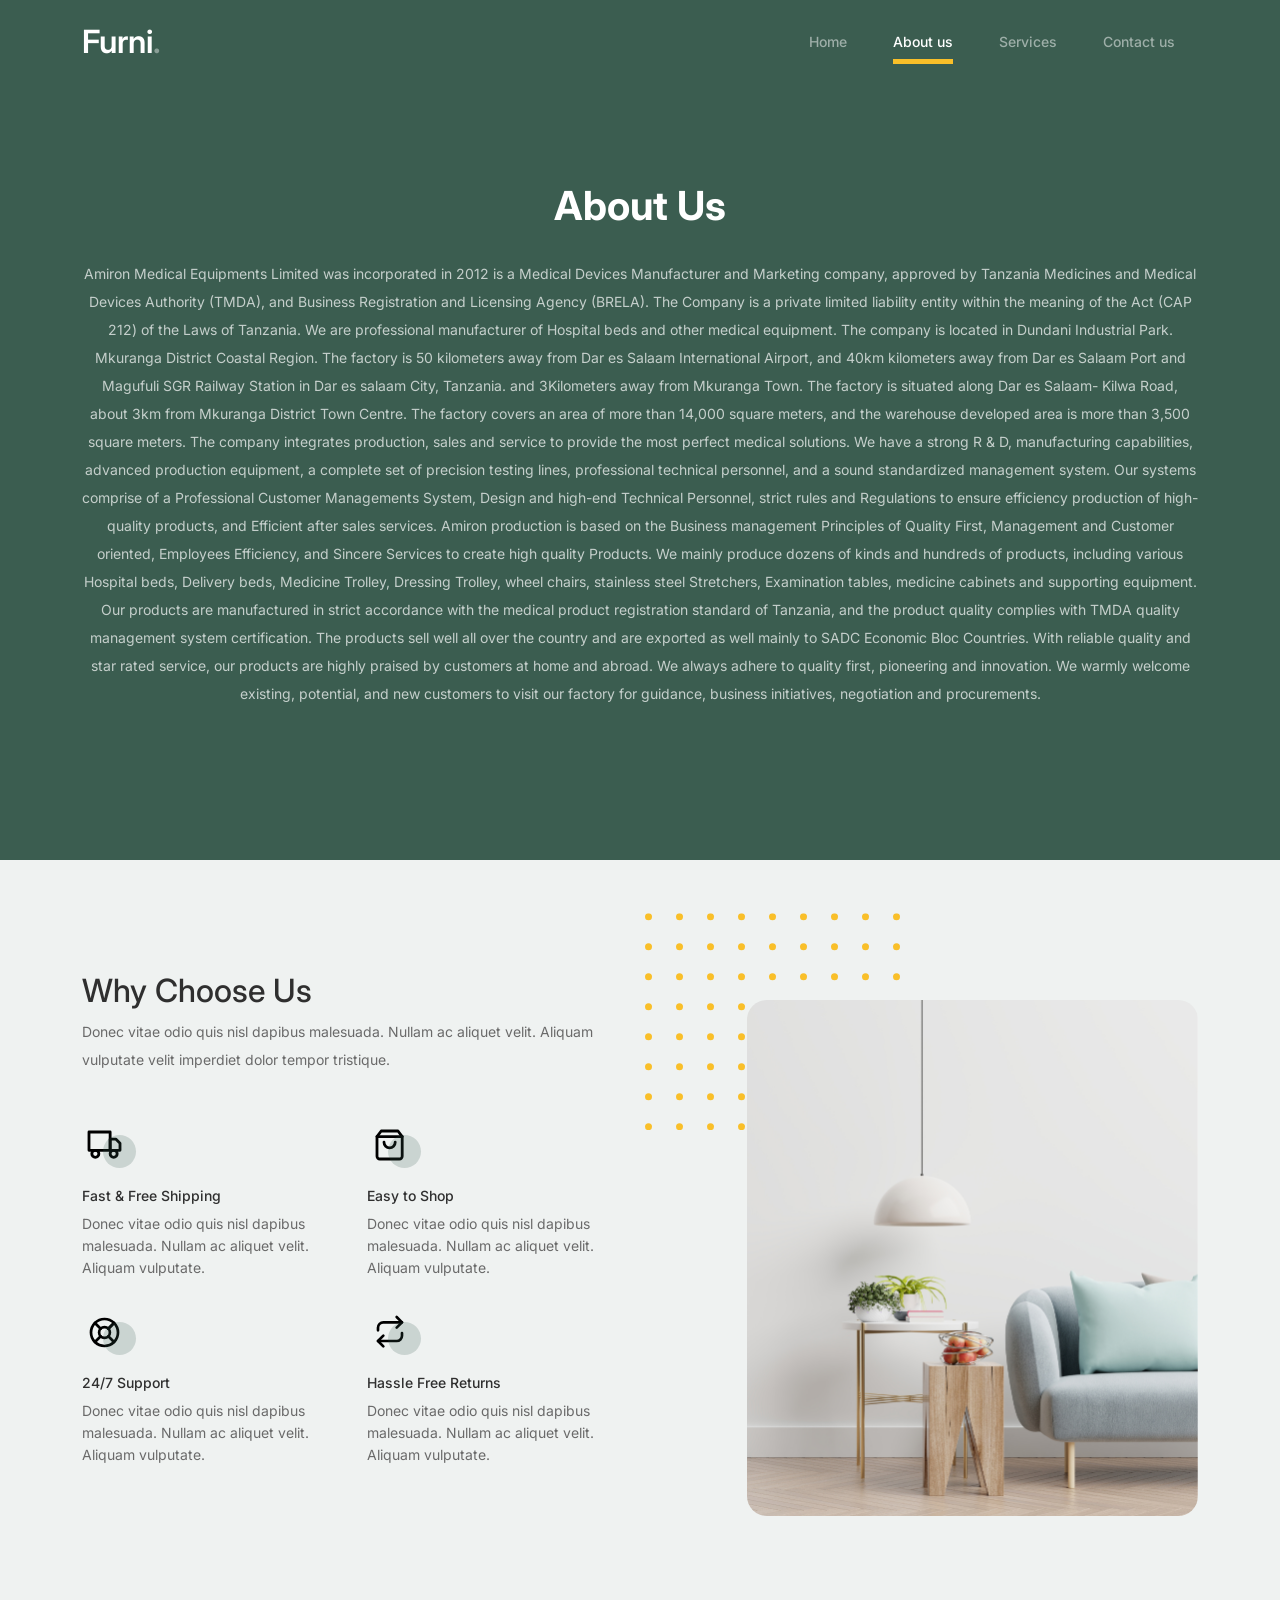
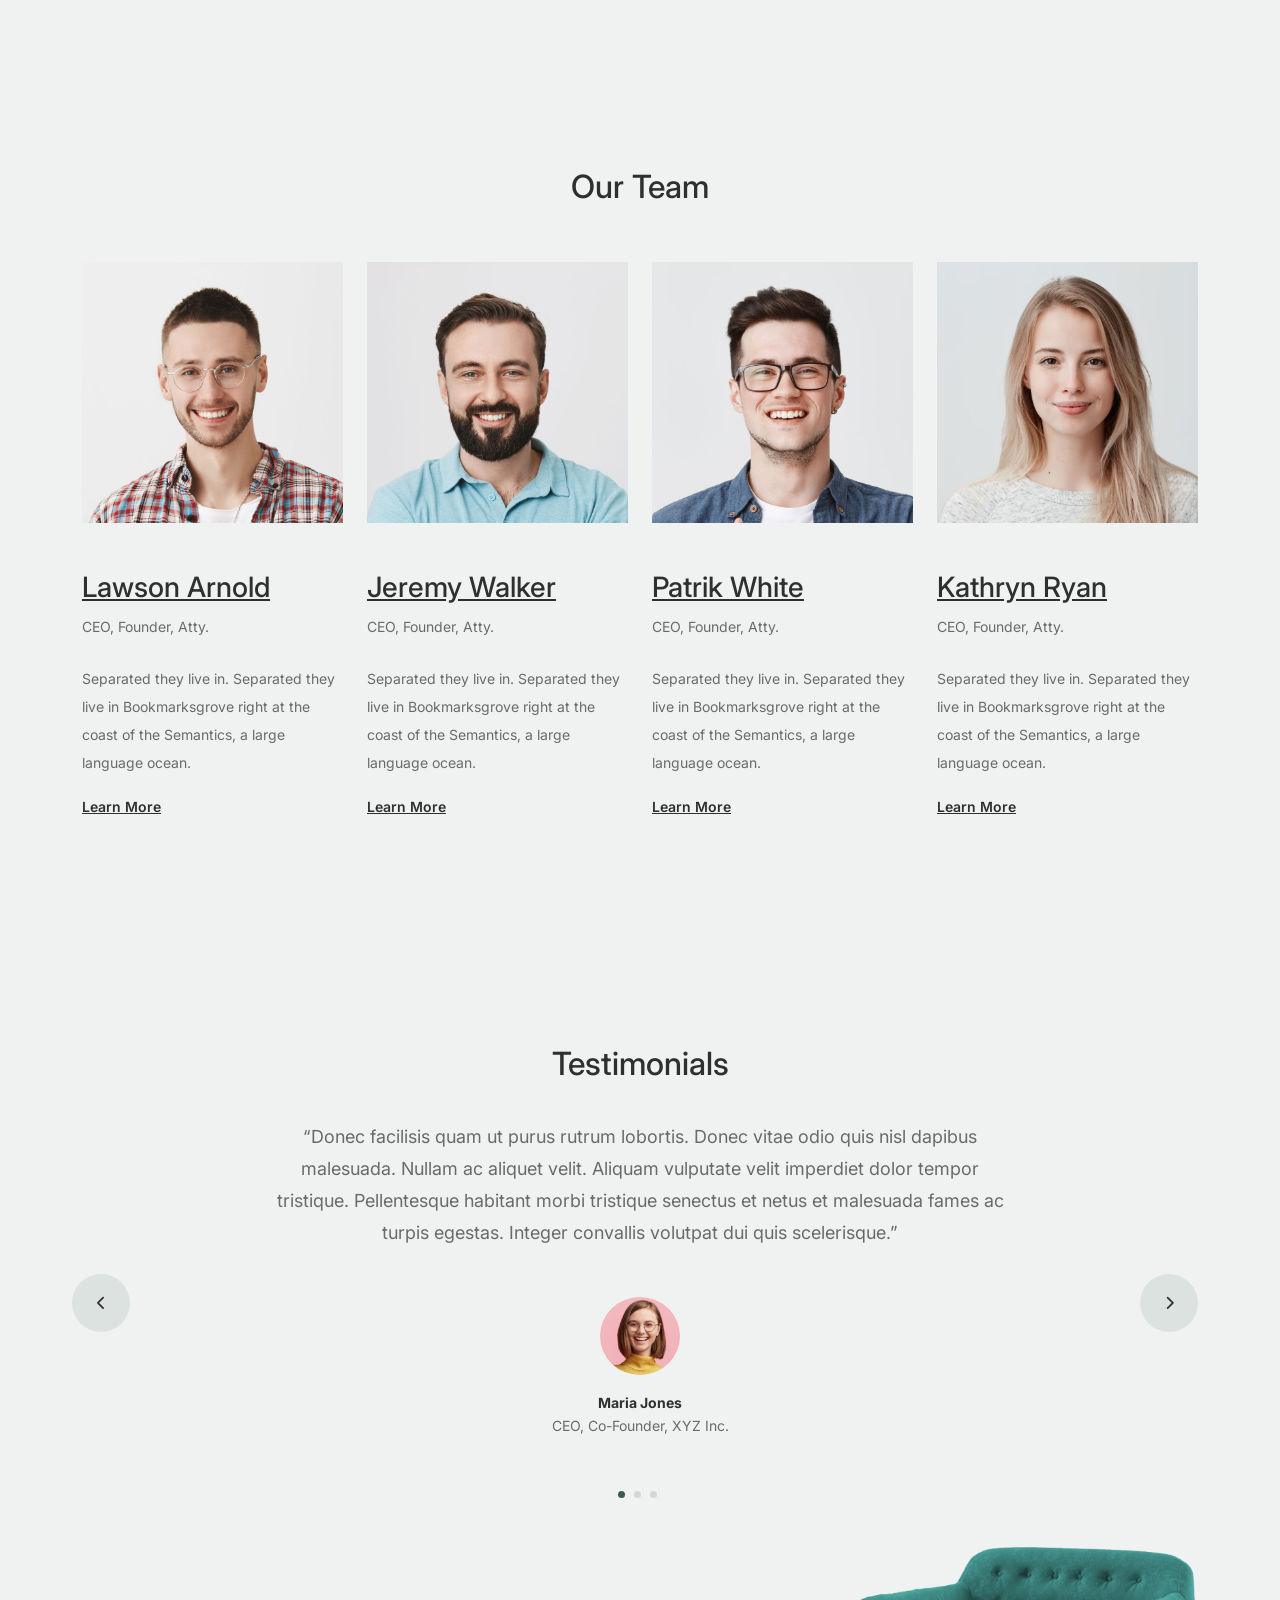
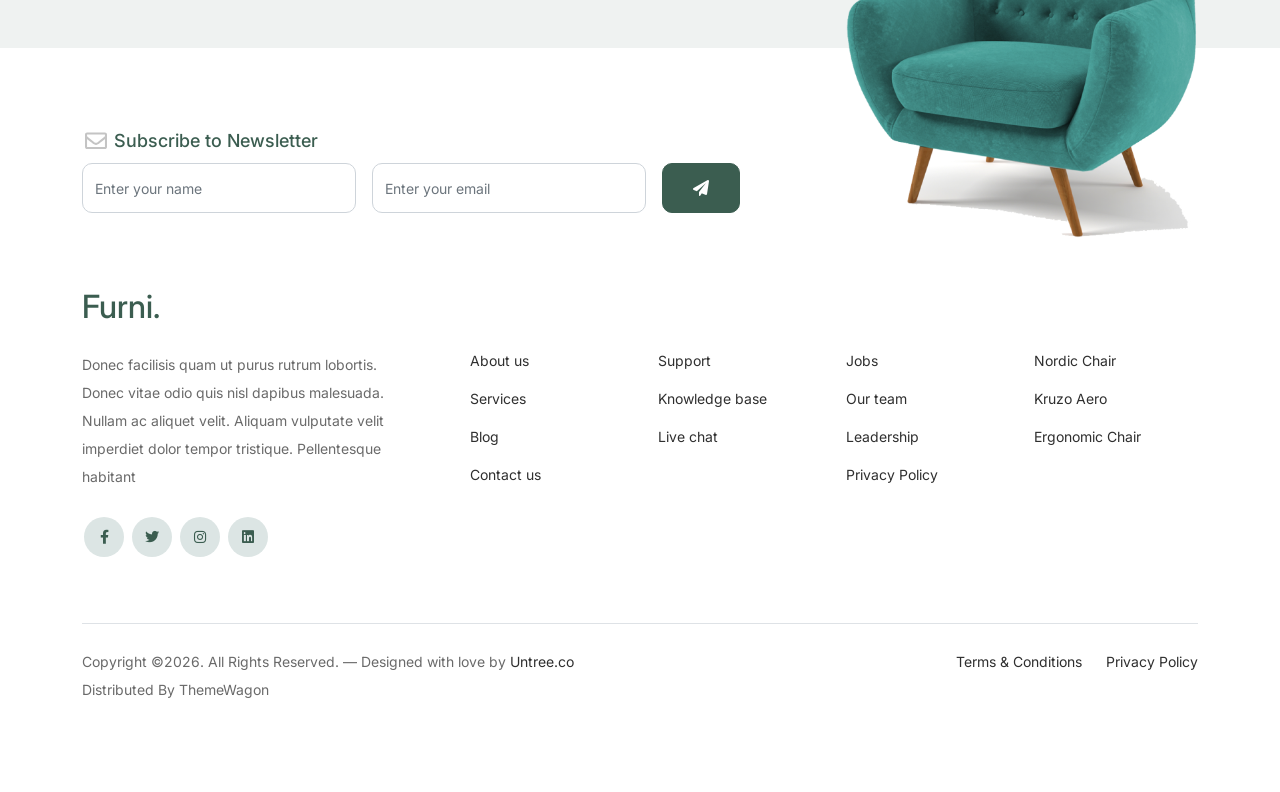
==== Amiron/about.html @ f8636b3d "Add files via upload" ====
<!-- /*
* Bootstrap 5
* Template Name: Furni
* Template Author: Untree.co
* Template URI: https://untree.co/
* License: https://creativecommons.org/licenses/by/3.0/
*/ -->
<!doctype html>
<html lang="en">
<head>
  <meta charset="utf-8">
  <meta name="viewport" content="width=device-width, initial-scale=1, shrink-to-fit=no">
  <meta name="author" content="Untree.co">
  <link rel="shortcut icon" href="favicon.png">

  <meta name="description" content="" />
  <meta name="keywords" content="bootstrap, bootstrap4" />

		<!-- Bootstrap CSS -->
		<link href="css/bootstrap.min.css" rel="stylesheet">
		<link href="https://cdnjs.cloudflare.com/ajax/libs/font-awesome/6.0.0-beta3/css/all.min.css" rel="stylesheet">
		<link href="css/tiny-slider.css" rel="stylesheet">
		<link href="css/style.css" rel="stylesheet">
		<title>Furni Free Bootstrap 5 Template for Furniture and Interior Design Websites by Untree.co </title>
	</head>

	<body>

		<!-- Start Header/Navigation -->
		<nav class="custom-navbar navbar navbar navbar-expand-md navbar-dark bg-dark" arial-label="Furni navigation bar">

			<div class="container">
				<a class="navbar-brand" href="index.html">Furni<span>.</span></a>

				<button class="navbar-toggler" type="button" data-bs-toggle="collapse" data-bs-target="#navbarsFurni" aria-controls="navbarsFurni" aria-expanded="false" aria-label="Toggle navigation">
					<span class="navbar-toggler-icon"></span>
				</button>

				<div class="collapse navbar-collapse" id="navbarsFurni">
					<ul class="custom-navbar-nav navbar-nav ms-auto mb-2 mb-md-0">
						<li class="nav-item ">
							<a class="nav-link" href="index.html">Home</a>
						</li>
						<li class="active"><a class="nav-link" href="about.html">About us</a></li>
						<li><a class="nav-link" href="services.html">Services</a></li>
						<li><a class="nav-link" href="contact.html">Contact us</a></li>
					</ul>

					
				</div>
			</div>
				
		</nav>
		<!-- End Header/Navigation -->

		<!-- Start Hero Section -->
			<div class="hero">
				<div class="container">
					<div class="row justify-content-center">
    				<div class="intro-excerpt text-center">
        			<div class="intro-excerpt">
								<h1>About Us</h1>
								<p class="mb-4">Amiron Medical Equipments Limited was incorporated in 2012 is a Medical Devices Manufacturer and Marketing company, approved by Tanzania Medicines and Medical Devices Authority (TMDA), and Business Registration and Licensing Agency (BRELA). The Company is a private limited liability entity within the meaning of the Act (CAP 212) of the Laws of Tanzania.

We are professional manufacturer of Hospital beds and other medical equipment. The company is located in Dundani Industrial Park. Mkuranga District Coastal Region. The factory is 50 kilometers away from Dar es Salaam International Airport, and 40km kilometers away from Dar es Salaam Port and Magufuli SGR Railway Station in Dar es salaam City, Tanzania. and 3Kilometers away from Mkuranga Town.

The factory is situated along Dar es Salaam- Kilwa Road, about 3km from Mkuranga District Town Centre.

The factory covers an area of more than 14,000 square meters, and the warehouse developed area is more than 3,500 square meters. The company integrates production, sales and service to provide the most perfect medical solutions. We have a strong R & D, manufacturing capabilities, advanced production equipment, a complete set of precision testing lines, professional technical personnel, and a sound standardized management system. Our systems comprise of a Professional Customer Managements System, Design and high-end Technical Personnel, strict rules and Regulations to ensure efficiency production of high-quality products, and Efficient after sales services.

Amiron production is based on the Business management Principles of Quality First, Management and Customer oriented, Employees Efficiency, and Sincere Services to create high quality Products.

We mainly produce dozens of kinds and hundreds of products, including various Hospital beds, Delivery beds, Medicine Trolley, Dressing Trolley, wheel chairs, stainless steel Stretchers, Examination tables, medicine cabinets and supporting equipment. Our products are manufactured in strict accordance with the medical product registration standard of Tanzania, and the product quality complies with TMDA quality management system certification. The products sell well all over the country and are exported as well mainly to SADC Economic Bloc Countries.

With reliable quality and star rated service, our products are highly praised by customers at home and abroad. We always adhere to quality first, pioneering and innovation. We warmly welcome existing, potential, and new customers to visit our factory for guidance, business initiatives, negotiation and procurements.</p>
							</div>
						</div>
					</div>
				</div>
			</div>
		<!-- End Hero Section -->

		

		<!-- Start Why Choose Us Section -->
		<div class="why-choose-section">
			<div class="container">
				<div class="row justify-content-between align-items-center">
					<div class="col-lg-6">
						<h2 class="section-title">Why Choose Us</h2>
						<p>Donec vitae odio quis nisl dapibus malesuada. Nullam ac aliquet velit. Aliquam vulputate velit imperdiet dolor tempor tristique.</p>

						<div class="row my-5">
							<div class="col-6 col-md-6">
								<div class="feature">
									<div class="icon">
										<img src="images/truck.svg" alt="Image" class="imf-fluid">
									</div>
									<h3>Fast &amp; Free Shipping</h3>
									<p>Donec vitae odio quis nisl dapibus malesuada. Nullam ac aliquet velit. Aliquam vulputate.</p>
								</div>
							</div>

							<div class="col-6 col-md-6">
								<div class="feature">
									<div class="icon">
										<img src="images/bag.svg" alt="Image" class="imf-fluid">
									</div>
									<h3>Easy to Shop</h3>
									<p>Donec vitae odio quis nisl dapibus malesuada. Nullam ac aliquet velit. Aliquam vulputate.</p>
								</div>
							</div>

							<div class="col-6 col-md-6">
								<div class="feature">
									<div class="icon">
										<img src="images/support.svg" alt="Image" class="imf-fluid">
									</div>
									<h3>24/7 Support</h3>
									<p>Donec vitae odio quis nisl dapibus malesuada. Nullam ac aliquet velit. Aliquam vulputate.</p>
								</div>
							</div>

							<div class="col-6 col-md-6">
								<div class="feature">
									<div class="icon">
										<img src="images/return.svg" alt="Image" class="imf-fluid">
									</div>
									<h3>Hassle Free Returns</h3>
									<p>Donec vitae odio quis nisl dapibus malesuada. Nullam ac aliquet velit. Aliquam vulputate.</p>
								</div>
							</div>

						</div>
					</div>

					<div class="col-lg-5">
						<div class="img-wrap">
							<img src="images/why-choose-us-img.jpg" alt="Image" class="img-fluid">
						</div>
					</div>

				</div>
			</div>
		</div>
		<!-- End Why Choose Us Section -->

		<!-- Start Team Section -->
		<div class="untree_co-section">
			<div class="container">

				<div class="row mb-5">
					<div class="col-lg-5 mx-auto text-center">
						<h2 class="section-title">Our Team</h2>
					</div>
				</div>

				<div class="row">

					<!-- Start Column 1 -->
					<div class="col-12 col-md-6 col-lg-3 mb-5 mb-md-0">
						<img src="images/person_1.jpg" class="img-fluid mb-5">
						<h3 clas><a href="#"><span class="">Lawson</span> Arnold</a></h3>
            <span class="d-block position mb-4">CEO, Founder, Atty.</span>
            <p>Separated they live in.
            Separated they live in Bookmarksgrove right at the coast of the Semantics, a large language ocean.</p>
            <p class="mb-0"><a href="#" class="more dark">Learn More <span class="icon-arrow_forward"></span></a></p>
					</div> 
					<!-- End Column 1 -->

					<!-- Start Column 2 -->
					<div class="col-12 col-md-6 col-lg-3 mb-5 mb-md-0">
						<img src="images/person_2.jpg" class="img-fluid mb-5">

						<h3 clas><a href="#"><span class="">Jeremy</span> Walker</a></h3>
            <span class="d-block position mb-4">CEO, Founder, Atty.</span>
            <p>Separated they live in.
            Separated they live in Bookmarksgrove right at the coast of the Semantics, a large language ocean.</p>
            <p class="mb-0"><a href="#" class="more dark">Learn More <span class="icon-arrow_forward"></span></a></p>

					</div> 
					<!-- End Column 2 -->

					<!-- Start Column 3 -->
					<div class="col-12 col-md-6 col-lg-3 mb-5 mb-md-0">
						<img src="images/person_3.jpg" class="img-fluid mb-5">
						<h3 clas><a href="#"><span class="">Patrik</span> White</a></h3>
            <span class="d-block position mb-4">CEO, Founder, Atty.</span>
            <p>Separated they live in.
            Separated they live in Bookmarksgrove right at the coast of the Semantics, a large language ocean.</p>
            <p class="mb-0"><a href="#" class="more dark">Learn More <span class="icon-arrow_forward"></span></a></p>
					</div> 
					<!-- End Column 3 -->

					<!-- Start Column 4 -->
					<div class="col-12 col-md-6 col-lg-3 mb-5 mb-md-0">
						<img src="images/person_4.jpg" class="img-fluid mb-5">

						<h3 clas><a href="#"><span class="">Kathryn</span> Ryan</a></h3>
            <span class="d-block position mb-4">CEO, Founder, Atty.</span>
            <p>Separated they live in.
            Separated they live in Bookmarksgrove right at the coast of the Semantics, a large language ocean.</p>
            <p class="mb-0"><a href="#" class="more dark">Learn More <span class="icon-arrow_forward"></span></a></p>

          
					</div> 
					<!-- End Column 4 -->

					

				</div>
			</div>
		</div>
		<!-- End Team Section -->

		

		<!-- Start Testimonial Slider -->
		<div class="testimonial-section before-footer-section">
			<div class="container">
				<div class="row">
					<div class="col-lg-7 mx-auto text-center">
						<h2 class="section-title">Testimonials</h2>
					</div>
				</div>

				<div class="row justify-content-center">
					<div class="col-lg-12">
						<div class="testimonial-slider-wrap text-center">

							<div id="testimonial-nav">
								<span class="prev" data-controls="prev"><span class="fa fa-chevron-left"></span></span>
								<span class="next" data-controls="next"><span class="fa fa-chevron-right"></span></span>
							</div>

							<div class="testimonial-slider">
								
								<div class="item">
									<div class="row justify-content-center">
										<div class="col-lg-8 mx-auto">

											<div class="testimonial-block text-center">
												<blockquote class="mb-5">
													<p>&ldquo;Donec facilisis quam ut purus rutrum lobortis. Donec vitae odio quis nisl dapibus malesuada. Nullam ac aliquet velit. Aliquam vulputate velit imperdiet dolor tempor tristique. Pellentesque habitant morbi tristique senectus et netus et malesuada fames ac turpis egestas. Integer convallis volutpat dui quis scelerisque.&rdquo;</p>
												</blockquote>

												<div class="author-info">
													<div class="author-pic">
														<img src="images/person-1.png" alt="Maria Jones" class="img-fluid">
													</div>
													<h3 class="font-weight-bold">Maria Jones</h3>
													<span class="position d-block mb-3">CEO, Co-Founder, XYZ Inc.</span>
												</div>
											</div>

										</div>
									</div>
								</div> 
								<!-- END item -->

								<div class="item">
									<div class="row justify-content-center">
										<div class="col-lg-8 mx-auto">

											<div class="testimonial-block text-center">
												<blockquote class="mb-5">
													<p>&ldquo;Donec facilisis quam ut purus rutrum lobortis. Donec vitae odio quis nisl dapibus malesuada. Nullam ac aliquet velit. Aliquam vulputate velit imperdiet dolor tempor tristique. Pellentesque habitant morbi tristique senectus et netus et malesuada fames ac turpis egestas. Integer convallis volutpat dui quis scelerisque.&rdquo;</p>
												</blockquote>

												<div class="author-info">
													<div class="author-pic">
														<img src="images/person-1.png" alt="Maria Jones" class="img-fluid">
													</div>
													<h3 class="font-weight-bold">Maria Jones</h3>
													<span class="position d-block mb-3">CEO, Co-Founder, XYZ Inc.</span>
												</div>
											</div>

										</div>
									</div>
								</div> 
								<!-- END item -->

								<div class="item">
									<div class="row justify-content-center">
										<div class="col-lg-8 mx-auto">

											<div class="testimonial-block text-center">
												<blockquote class="mb-5">
													<p>&ldquo;Donec facilisis quam ut purus rutrum lobortis. Donec vitae odio quis nisl dapibus malesuada. Nullam ac aliquet velit. Aliquam vulputate velit imperdiet dolor tempor tristique. Pellentesque habitant morbi tristique senectus et netus et malesuada fames ac turpis egestas. Integer convallis volutpat dui quis scelerisque.&rdquo;</p>
												</blockquote>

												<div class="author-info">
													<div class="author-pic">
														<img src="images/person-1.png" alt="Maria Jones" class="img-fluid">
													</div>
													<h3 class="font-weight-bold">Maria Jones</h3>
													<span class="position d-block mb-3">CEO, Co-Founder, XYZ Inc.</span>
												</div>
											</div>

										</div>
									</div>
								</div> 
								<!-- END item -->

							</div>

						</div>
					</div>
				</div>
			</div>
		</div>
		<!-- End Testimonial Slider -->

		

		<!-- Start Footer Section -->
		<footer class="footer-section">
			<div class="container relative">

				<div class="sofa-img">
					<img src="images/sofa.png" alt="Image" class="img-fluid">
				</div>

				<div class="row">
					<div class="col-lg-8">
						<div class="subscription-form">
							<h3 class="d-flex align-items-center"><span class="me-1"><img src="images/envelope-outline.svg" alt="Image" class="img-fluid"></span><span>Subscribe to Newsletter</span></h3>

							<form action="#" class="row g-3">
								<div class="col-auto">
									<input type="text" class="form-control" placeholder="Enter your name">
								</div>
								<div class="col-auto">
									<input type="email" class="form-control" placeholder="Enter your email">
								</div>
								<div class="col-auto">
									<button class="btn btn-primary">
										<span class="fa fa-paper-plane"></span>
									</button>
								</div>
							</form>

						</div>
					</div>
				</div>

				<div class="row g-5 mb-5">
					<div class="col-lg-4">
						<div class="mb-4 footer-logo-wrap"><a href="#" class="footer-logo">Furni<span>.</span></a></div>
						<p class="mb-4">Donec facilisis quam ut purus rutrum lobortis. Donec vitae odio quis nisl dapibus malesuada. Nullam ac aliquet velit. Aliquam vulputate velit imperdiet dolor tempor tristique. Pellentesque habitant</p>

						<ul class="list-unstyled custom-social">
							<li><a href="#"><span class="fa fa-brands fa-facebook-f"></span></a></li>
							<li><a href="#"><span class="fa fa-brands fa-twitter"></span></a></li>
							<li><a href="#"><span class="fa fa-brands fa-instagram"></span></a></li>
							<li><a href="#"><span class="fa fa-brands fa-linkedin"></span></a></li>
						</ul>
					</div>

					<div class="col-lg-8">
						<div class="row links-wrap">
							<div class="col-6 col-sm-6 col-md-3">
								<ul class="list-unstyled">
									<li><a href="#">About us</a></li>
									<li><a href="#">Services</a></li>
									<li><a href="#">Blog</a></li>
									<li><a href="#">Contact us</a></li>
								</ul>
							</div>

							<div class="col-6 col-sm-6 col-md-3">
								<ul class="list-unstyled">
									<li><a href="#">Support</a></li>
									<li><a href="#">Knowledge base</a></li>
									<li><a href="#">Live chat</a></li>
								</ul>
							</div>

							<div class="col-6 col-sm-6 col-md-3">
								<ul class="list-unstyled">
									<li><a href="#">Jobs</a></li>
									<li><a href="#">Our team</a></li>
									<li><a href="#">Leadership</a></li>
									<li><a href="#">Privacy Policy</a></li>
								</ul>
							</div>

							<div class="col-6 col-sm-6 col-md-3">
								<ul class="list-unstyled">
									<li><a href="#">Nordic Chair</a></li>
									<li><a href="#">Kruzo Aero</a></li>
									<li><a href="#">Ergonomic Chair</a></li>
								</ul>
							</div>
						</div>
					</div>

				</div>

				<div class="border-top copyright">
					<div class="row pt-4">
						<div class="col-lg-6">
							<p class="mb-2 text-center text-lg-start">Copyright &copy;<script>document.write(new Date().getFullYear());</script>. All Rights Reserved. &mdash; Designed with love by <a href="https://untree.co">Untree.co</a> Distributed By <a hreff="https://themewagon.com">ThemeWagon</a>  <!-- License information: https://untree.co/license/ -->
            </p>
						</div>

						<div class="col-lg-6 text-center text-lg-end">
							<ul class="list-unstyled d-inline-flex ms-auto">
								<li class="me-4"><a href="#">Terms &amp; Conditions</a></li>
								<li><a href="#">Privacy Policy</a></li>
							</ul>
						</div>

					</div>
				</div>

			</div>
		</footer>
		<!-- End Footer Section -->	


		<script src="js/bootstrap.bundle.min.js"></script>
		<script src="js/tiny-slider.js"></script>
		<script src="js/custom.js"></script>
	</body>

</html>
---- Amiron/css/tiny-slider.css ----
.tns-outer{padding:0 !important}.tns-outer [hidden]{display:none !important}.tns-outer [aria-controls],.tns-outer [data-action]{cursor:pointer}.tns-slider{-webkit-transition:all 0s;-moz-transition:all 0s;transition:all 0s}.tns-slider>.tns-item{-webkit-box-sizing:border-box;-moz-box-sizing:border-box;box-sizing:border-box}.tns-horizontal.tns-subpixel{white-space:nowrap}.tns-horizontal.tns-subpixel>.tns-item{display:inline-block;vertical-align:top;white-space:normal}.tns-horizontal.tns-no-subpixel:after{content:'';display:table;clear:both}.tns-horizontal.tns-no-subpixel>.tns-item{float:left}.tns-horizontal.tns-carousel.tns-no-subpixel>.tns-item{margin-right:-100%}.tns-no-calc{position:relative;left:0}.tns-gallery{position:relative;left:0;min-height:1px}.tns-gallery>.tns-item{position:absolute;left:-100%;-webkit-transition:transform 0s, opacity 0s;-moz-transition:transform 0s, opacity 0s;transition:transform 0s, opacity 0s}.tns-gallery>.tns-slide-active{position:relative;left:auto !important}.tns-gallery>.tns-moving{-webkit-transition:all 0.25s;-moz-transition:all 0.25s;transition:all 0.25s}.tns-autowidth{display:inline-block}.tns-lazy-img{-webkit-transition:opacity 0.6s;-moz-transition:opacity 0.6s;transition:opacity 0.6s;opacity:0.6}.tns-lazy-img.tns-complete{opacity:1}.tns-ah{-webkit-transition:height 0s;-moz-transition:height 0s;transition:height 0s}.tns-ovh{overflow:hidden}.tns-visually-hidden{position:absolute;left:-10000em}.tns-transparent{opacity:0;visibility:hidden}.tns-fadeIn{opacity:1;filter:alpha(opacity=100);z-index:0}.tns-normal,.tns-fadeOut{opacity:0;filter:alpha(opacity=0);z-index:-1}.tns-vpfix{white-space:nowrap}.tns-vpfix>div,.tns-vpfix>li{display:inline-block}.tns-t-subp2{margin:0 auto;width:310px;position:relative;height:10px;overflow:hidden}.tns-t-ct{width:2333.3333333%;width:-webkit-calc(100% * 70 / 3);width:-moz-calc(100% * 70 / 3);width:calc(100% * 70 / 3);position:absolute;right:0}.tns-t-ct:after{content:'';display:table;clear:both}.tns-t-ct>div{width:1.4285714%;width:-webkit-calc(100% / 70);width:-moz-calc(100% / 70);width:calc(100% / 70);height:10px;float:left}

/*# sourceMappingURL=sourcemaps/tiny-slider.css.map */
---- Amiron/css/style.css ----
/*
* Template Name: UntreeStore
* Template Author: Untree.co
* Author URI: https://untree.co/
* License: https://creativecommons.org/licenses/by/3.0/
*/
@import url("https://fonts.googleapis.com/css2?family=Inter:wght@400;500;600;700;800&display=swap");
body {
  overflow-x: hidden;
  position: relative; }

body {
  font-family: "Inter", sans-serif;
  font-weight: 400;
  line-height: 28px;
  color: #6a6a6a;
  font-size: 14px;
  background-color: #eff2f1; }

a {
  text-decoration: none;
  -webkit-transition: .3s all ease;
  -o-transition: .3s all ease;
  transition: .3s all ease;
  color: #2f2f2f;
  text-decoration: underline; }
  a:hover {
    color: #2f2f2f;
    text-decoration: none; }
  a.more {
    font-weight: 600; }

.custom-navbar {
  background: #3b5d50 !important;
  padding-top: 20px;
  padding-bottom: 20px; }
  .custom-navbar .navbar-brand {
    font-size: 32px;
    font-weight: 600; }

.navbar-brand img {
  height: 70px;
  width: auto;}

@media (max-width: 768px) {
  .navbar-brand img {
    height: 35px;}}
    .custom-navbar .navbar-brand > span {
      opacity: .4; }
  .custom-navbar .navbar-toggler {
    border-color: transparent; }
    .custom-navbar .navbar-toggler:active, .custom-navbar .navbar-toggler:focus {
      -webkit-box-shadow: none;
      box-shadow: none;
      outline: none; }
  @media (min-width: 992px) {
    .custom-navbar .custom-navbar-nav li {
      margin-left: 15px;
      margin-right: 15px; } }
  .custom-navbar .custom-navbar-nav li a {
    font-weight: 500;
    color: #ffffff !important;
    opacity: .5;
    -webkit-transition: .3s all ease;
    -o-transition: .3s all ease;
    transition: .3s all ease;
    position: relative; }
    @media (min-width: 768px) {
      .custom-navbar .custom-navbar-nav li a:before {
        content: "";
        position: absolute;
        bottom: 0;
        left: 8px;
        right: 8px;
        background: #f9bf29;
        height: 5px;
        opacity: 1;
        visibility: visible;
        width: 0;
        -webkit-transition: .15s all ease-out;
        -o-transition: .15s all ease-out;
        transition: .15s all ease-out; } }
    .custom-navbar .custom-navbar-nav li a:hover {
      opacity: 1; }
      .custom-navbar .custom-navbar-nav li a:hover:before {
        width: calc(100% - 16px); }
  .custom-navbar .custom-navbar-nav li.active a {
    opacity: 1; }
    .custom-navbar .custom-navbar-nav li.active a:before {
      width: calc(100% - 16px); }
  .custom-navbar .custom-navbar-cta {
    margin-left: 0 !important;
    -webkit-box-orient: horizontal;
    -webkit-box-direction: normal;
    -ms-flex-direction: row;
    flex-direction: row; }
    @media (min-width: 768px) {
      .custom-navbar .custom-navbar-cta {
        margin-left: 40px !important; } }
    .custom-navbar .custom-navbar-cta li {
      margin-left: 0px;
      margin-right: 0px; }
      .custom-navbar .custom-navbar-cta li:first-child {
        margin-right: 20px; }

.hero {
  background: #3b5d50;
  padding: calc(4rem - 30px) 0 0rem 0; }
  @media (min-width: 768px) {
    .hero {
      padding: calc(4rem - 30px) 0 4rem 0; } }
  @media (min-width: 992px) {
    .hero {
      padding: calc(8rem - 30px) 0 8rem 0; } }
  .hero .intro-excerpt {
  position: relative;
  z-index: 4;
  width: 100%;
  max-width: 100%;
  margin: 0 auto;
  text-align: center;
      }
  .hero h1 {
    font-weight: 700;
    color: #ffffff;
    margin-bottom: 30px; }
    @media (min-width: 1400px) {
      .hero h1 {
        font-size: 54px; } }
  .hero p {
  color: rgba(255, 255, 255, 0.7);
  margin-bottom: 30px;
  text-align: center;
  max-width: 100%;
}
  .hero .hero-img-wrap {
    position: relative; }
    .hero .hero-img-wrap img {
      position: relative;
      top: 0px;
      right: 0px;
      z-index: 2;
      max-width: 780px;
      left: -20px; }
      @media (min-width: 768px) {
        .hero .hero-img-wrap img {
          right: 0px;
          left: -100px; } }
      @media (min-width: 992px) {
        .hero .hero-img-wrap img {
          left: 0px;
          top: -80px;
          position: absolute;
          right: -50px; } }
      @media (min-width: 1200px) {
        .hero .hero-img-wrap img {
          left: 0px;
          top: -80px;
          right: -100px; } }
    .hero .hero-img-wrap:after {
      content: "";
      position: absolute;
      width: 255px;
      height: 217px;
      background-image: url("../images/dots-light.svg");
      background-size: contain;
      background-repeat: no-repeat;
      right: -100px;
      top: -0px; }
      @media (min-width: 1200px) {
        .hero .hero-img-wrap:after {
          top: -40px; } }

.btn {
  font-weight: 600;
  padding: 12px 30px;
  border-radius: 30px;
  color: #ffffff;
  background: #2f2f2f;
  border-color: #2f2f2f; }
  .btn:hover {
    color: #ffffff;
    background: #222222;
    border-color: #222222; }
  .btn:active, .btn:focus {
    outline: none !important;
    -webkit-box-shadow: none;
    box-shadow: none; }
  .btn.btn-primary {
    background: #3b5d50;
    border-color: #3b5d50; }
    .btn.btn-primary:hover {
      background: #314d43;
      border-color: #314d43; }
  .btn.btn-secondary {
    color: #2f2f2f;
    background: #f9bf29;
    border-color: #f9bf29; }
    .btn.btn-secondary:hover {
      background: #f8b810;
      border-color: #f8b810; }
  .btn.btn-white-outline {
    background: transparent;
    border-width: 2px;
    border-color: rgba(255, 255, 255, 0.3); }
    .btn.btn-white-outline:hover {
      border-color: white;
      color: #ffffff; }

.section-title {
  color: #2f2f2f; }

.product-section {
  padding: 7rem 0; }
  .product-section .product-item {
    text-align: center;
    text-decoration: none;
    display: block;
    position: relative;
    padding-bottom: 50px;
    cursor: pointer; }
    .product-section .product-item .product-thumbnail {
      margin-bottom: 30px;
      position: relative;
      top: 0;
      -webkit-transition: .3s all ease;
      -o-transition: .3s all ease;
      transition: .3s all ease; }
    .product-section .product-item h3 {
      font-weight: 600;
      font-size: 16px; }
    .product-section .product-item strong {
      font-weight: 800 !important;
      font-size: 18px !important; }
    .product-section .product-item h3, .product-section .product-item strong {
      color: #2f2f2f;
      text-decoration: none; }
    .product-section .product-item .icon-cross {
      position: absolute;
      width: 35px;
      height: 35px;
      display: inline-block;
      background: #2f2f2f;
      bottom: 15px;
      left: 50%;
      -webkit-transform: translateX(-50%);
      -ms-transform: translateX(-50%);
      transform: translateX(-50%);
      margin-bottom: -17.5px;
      border-radius: 50%;
      opacity: 0;
      visibility: hidden;
      -webkit-transition: .3s all ease;
      -o-transition: .3s all ease;
      transition: .3s all ease; }
      .product-section .product-item .icon-cross img {
        position: absolute;
        left: 50%;
        top: 50%;
        -webkit-transform: translate(-50%, -50%);
        -ms-transform: translate(-50%, -50%);
        transform: translate(-50%, -50%); }
    .product-section .product-item:before {
      bottom: 0;
      left: 0;
      right: 0;
      position: absolute;
      content: "";
      background: #dce5e4;
      height: 0%;
      z-index: -1;
      border-radius: 10px;
      -webkit-transition: .3s all ease;
      -o-transition: .3s all ease;
      transition: .3s all ease; }
    .product-section .product-item:hover .product-thumbnail {
      top: -25px; }
    .product-section .product-item:hover .icon-cross {
      bottom: 0;
      opacity: 1;
      visibility: visible; }
    .product-section .product-item:hover:before {
      height: 70%; }

.why-choose-section {
  padding: 7rem 0; }
  .why-choose-section .img-wrap {
    position: relative; }
    .why-choose-section .img-wrap:before {
      position: absolute;
      content: "";
      width: 255px;
      height: 217px;
      background-image: url("../images/dots-yellow.svg");
      background-repeat: no-repeat;
      background-size: contain;
      -webkit-transform: translate(-40%, -40%);
      -ms-transform: translate(-40%, -40%);
      transform: translate(-40%, -40%);
      z-index: -1; }
    .why-choose-section .img-wrap img {
      border-radius: 20px; }

.feature {
  margin-bottom: 30px; }
  .feature .icon {
    display: inline-block;
    position: relative;
    margin-bottom: 20px; }
    .feature .icon:before {
      content: "";
      width: 33px;
      height: 33px;
      position: absolute;
      background: rgba(59, 93, 80, 0.2);
      border-radius: 50%;
      right: -8px;
      bottom: 0; }
  .feature h3 {
    font-size: 14px;
    color: #2f2f2f; }
  .feature p {
    font-size: 14px;
    line-height: 22px;
    color: #6a6a6a; }

.we-help-section {
  padding: 7rem 0; }
  .we-help-section .imgs-grid {
    display: -ms-grid;
    display: grid;
    -ms-grid-columns: (1fr)[27];
    grid-template-columns: repeat(27, 1fr);
    position: relative; }
    .we-help-section .imgs-grid:before {
      position: absolute;
      content: "";
      width: 255px;
      height: 217px;
      background-image: url("../images/dots-green.svg");
      background-size: contain;
      background-repeat: no-repeat;
      -webkit-transform: translate(-40%, -40%);
      -ms-transform: translate(-40%, -40%);
      transform: translate(-40%, -40%);
      z-index: -1; }
    .we-help-section .imgs-grid .grid {
      position: relative; }
      .we-help-section .imgs-grid .grid img {
        border-radius: 20px;
        max-width: 100%; }
      .we-help-section .imgs-grid .grid.grid-1 {
        -ms-grid-column: 1;
        -ms-grid-column-span: 18;
        grid-column: 1 / span 18;
        -ms-grid-row: 1;
        -ms-grid-row-span: 27;
        grid-row: 1 / span 27; }
      .we-help-section .imgs-grid .grid.grid-2 {
        -ms-grid-column: 19;
        -ms-grid-column-span: 27;
        grid-column: 19 / span 27;
        -ms-grid-row: 1;
        -ms-grid-row-span: 5;
        grid-row: 1 / span 5;
        padding-left: 20px; }
      .we-help-section .imgs-grid .grid.grid-3 {
        -ms-grid-column: 14;
        -ms-grid-column-span: 16;
        grid-column: 14 / span 16;
        -ms-grid-row: 6;
        -ms-grid-row-span: 27;
        grid-row: 6 / span 27;
        padding-top: 20px; }

.custom-list {
  width: 100%; }
  .custom-list li {
    display: inline-block;
    width: calc(50% - 20px);
    margin-bottom: 12px;
    line-height: 1.5;
    position: relative;
    padding-left: 20px; }
    .custom-list li:before {
      content: "";
      width: 8px;
      height: 8px;
      border-radius: 50%;
      border: 2px solid #3b5d50;
      position: absolute;
      left: 0;
      top: 8px; }

.popular-product {
  padding: 0 0 7rem 0; }
  .popular-product .product-item-sm h3 {
    font-size: 14px;
    font-weight: 700;
    color: #2f2f2f; }
  .popular-product .product-item-sm a {
    text-decoration: none;
    color: #2f2f2f;
    -webkit-transition: .3s all ease;
    -o-transition: .3s all ease;
    transition: .3s all ease; }
    .popular-product .product-item-sm a:hover {
      color: rgba(47, 47, 47, 0.5); }
  .popular-product .product-item-sm p {
    line-height: 1.4;
    margin-bottom: 10px;
    font-size: 14px; }
  .popular-product .product-item-sm .thumbnail {
    margin-right: 10px;
    -webkit-box-flex: 0;
    -ms-flex: 0 0 120px;
    flex: 0 0 120px;
    position: relative; }
    .popular-product .product-item-sm .thumbnail:before {
      content: "";
      position: absolute;
      border-radius: 20px;
      background: #dce5e4;
      width: 98px;
      height: 98px;
      top: 50%;
      left: 50%;
      -webkit-transform: translate(-50%, -50%);
      -ms-transform: translate(-50%, -50%);
      transform: translate(-50%, -50%);
      z-index: -1; }

.testimonial-section {
  padding: 3rem 0 7rem 0; }

.testimonial-slider-wrap {
  position: relative; }
  .testimonial-slider-wrap .tns-inner {
    padding-top: 30px; }
  .testimonial-slider-wrap .item .testimonial-block blockquote {
    font-size: 16px; }
    @media (min-width: 768px) {
      .testimonial-slider-wrap .item .testimonial-block blockquote {
        line-height: 32px;
        font-size: 18px; } }
  .testimonial-slider-wrap .item .testimonial-block .author-info .author-pic {
    margin-bottom: 20px; }
    .testimonial-slider-wrap .item .testimonial-block .author-info .author-pic img {
      max-width: 80px;
      border-radius: 50%; }
  .testimonial-slider-wrap .item .testimonial-block .author-info h3 {
    font-size: 14px;
    font-weight: 700;
    color: #2f2f2f;
    margin-bottom: 0; }
  .testimonial-slider-wrap #testimonial-nav {
    position: absolute;
    top: 50%;
    z-index: 99;
    width: 100%;
    display: none; }
    @media (min-width: 768px) {
      .testimonial-slider-wrap #testimonial-nav {
        display: block; } }
    .testimonial-slider-wrap #testimonial-nav > span {
      cursor: pointer;
      position: absolute;
      width: 58px;
      height: 58px;
      line-height: 58px;
      border-radius: 50%;
      background: rgba(59, 93, 80, 0.1);
      color: #2f2f2f;
      -webkit-transition: .3s all ease;
      -o-transition: .3s all ease;
      transition: .3s all ease; }
      .testimonial-slider-wrap #testimonial-nav > span:hover {
        background: #3b5d50;
        color: #ffffff; }
    .testimonial-slider-wrap #testimonial-nav .prev {
      left: -10px; }
    .testimonial-slider-wrap #testimonial-nav .next {
      right: 0; }
  .testimonial-slider-wrap .tns-nav {
    position: absolute;
    bottom: -50px;
    left: 50%;
    -webkit-transform: translateX(-50%);
    -ms-transform: translateX(-50%);
    transform: translateX(-50%); }
    .testimonial-slider-wrap .tns-nav button {
      background: none;
      border: none;
      display: inline-block;
      position: relative;
      width: 0 !important;
      height: 7px !important;
      margin: 2px; }
      .testimonial-slider-wrap .tns-nav button:active, .testimonial-slider-wrap .tns-nav button:focus, .testimonial-slider-wrap .tns-nav button:hover {
        outline: none;
        -webkit-box-shadow: none;
        box-shadow: none;
        background: none; }
      .testimonial-slider-wrap .tns-nav button:before {
        display: block;
        width: 7px;
        height: 7px;
        left: 0;
        top: 0;
        position: absolute;
        content: "";
        border-radius: 50%;
        -webkit-transition: .3s all ease;
        -o-transition: .3s all ease;
        transition: .3s all ease;
        background-color: #d6d6d6; }
      .testimonial-slider-wrap .tns-nav button:hover:before, .testimonial-slider-wrap .tns-nav button.tns-nav-active:before {
        background-color: #3b5d50; }

.before-footer-section {
  padding: 7rem 0 12rem 0 !important; }

.blog-section {
  padding: 7rem 0 12rem 0; }
  .blog-section .post-entry a {
    text-decoration: none; }
  .blog-section .post-entry .post-thumbnail {
    display: block;
    margin-bottom: 20px; }
    .blog-section .post-entry .post-thumbnail img {
      border-radius: 20px;
      -webkit-transition: .3s all ease;
      -o-transition: .3s all ease;
      transition: .3s all ease; }
  .blog-section .post-entry .post-content-entry {
    padding-left: 15px;
    padding-right: 15px; }
    .blog-section .post-entry .post-content-entry h3 {
      font-size: 16px;
      margin-bottom: 0;
      font-weight: 600;
      margin-bottom: 7px; }
    .blog-section .post-entry .post-content-entry .meta {
      font-size: 14px; }
      .blog-section .post-entry .post-content-entry .meta a {
        font-weight: 600; }
  .blog-section .post-entry:hover .post-thumbnail img, .blog-section .post-entry:focus .post-thumbnail img {
    opacity: .7; }

.footer-section {
  padding: 80px 0;
  background: #ffffff; }
  .footer-section .relative {
    position: relative; }
  .footer-section a {
    text-decoration: none;
    color: #2f2f2f;
    -webkit-transition: .3s all ease;
    -o-transition: .3s all ease;
    transition: .3s all ease; }
    .footer-section a:hover {
      color: rgba(47, 47, 47, 0.5); }
  .footer-section .subscription-form {
    margin-bottom: 40px;
    position: relative;
    z-index: 2;
    margin-top: 100px; }
    @media (min-width: 992px) {
      .footer-section .subscription-form {
        margin-top: 0px;
        margin-bottom: 80px; } }
    .footer-section .subscription-form h3 {
      font-size: 18px;
      font-weight: 500;
      color: #3b5d50; }
    .footer-section .subscription-form .form-control {
      height: 50px;
      border-radius: 10px;
      font-family: "Inter", sans-serif; }
      .footer-section .subscription-form .form-control:active, .footer-section .subscription-form .form-control:focus {
        outline: none;
        -webkit-box-shadow: none;
        box-shadow: none;
        border-color: #3b5d50;
        -webkit-box-shadow: 0 1px 4px 0 rgba(0, 0, 0, 0.2);
        box-shadow: 0 1px 4px 0 rgba(0, 0, 0, 0.2); }
      .footer-section .subscription-form .form-control::-webkit-input-placeholder {
        font-size: 14px; }
      .footer-section .subscription-form .form-control::-moz-placeholder {
        font-size: 14px; }
      .footer-section .subscription-form .form-control:-ms-input-placeholder {
        font-size: 14px; }
      .footer-section .subscription-form .form-control:-moz-placeholder {
        font-size: 14px; }
    .footer-section .subscription-form .btn {
      border-radius: 10px !important; }
  .footer-section .sofa-img {
    position: absolute;
    top: -200px;
    z-index: 1;
    right: 0; }
    .footer-section .sofa-img img {
      max-width: 380px; }
  .footer-section .links-wrap {
    margin-top: 0px; }
    @media (min-width: 992px) {
      .footer-section .links-wrap {
        margin-top: 54px; } }
    .footer-section .links-wrap ul li {
      margin-bottom: 10px; }
  .footer-section .footer-logo-wrap .footer-logo {
    font-size: 32px;
    font-weight: 500;
    text-decoration: none;
    color: #3b5d50; }
  .footer-section .custom-social li {
    margin: 2px;
    display: inline-block; }
    .footer-section .custom-social li a {
      width: 40px;
      height: 40px;
      text-align: center;
      line-height: 40px;
      display: inline-block;
      background: #dce5e4;
      color: #3b5d50;
      border-radius: 50%; }
      .footer-section .custom-social li a:hover {
        background: #3b5d50;
        color: #ffffff; }
  .footer-section .border-top {
    border-color: #dce5e4; }
    .footer-section .border-top.copyright {
      font-size: 14px !important; }

.untree_co-section {
  padding: 7rem 0; }

.form-control {
  height: 50px;
  border-radius: 10px;
  font-family: "Inter", sans-serif; }
  .form-control:active, .form-control:focus {
    outline: none;
    -webkit-box-shadow: none;
    box-shadow: none;
    border-color: #3b5d50;
    -webkit-box-shadow: 0 1px 4px 0 rgba(0, 0, 0, 0.2);
    box-shadow: 0 1px 4px 0 rgba(0, 0, 0, 0.2); }
  .form-control::-webkit-input-placeholder {
    font-size: 14px; }
  .form-control::-moz-placeholder {
    font-size: 14px; }
  .form-control:-ms-input-placeholder {
    font-size: 14px; }
  .form-control:-moz-placeholder {
    font-size: 14px; }

.service {
  line-height: 1.5; }
  .service .service-icon {
    border-radius: 10px;
    -webkit-box-flex: 0;
    -ms-flex: 0 0 50px;
    flex: 0 0 50px;
    height: 50px;
    line-height: 50px;
    text-align: center;
    background: #3b5d50;
    margin-right: 20px;
    color: #ffffff; }

textarea {
  height: auto !important; }

.site-blocks-table {
  overflow: auto; }
  .site-blocks-table .product-thumbnail {
    width: 200px; }
  .site-blocks-table .btn {
    padding: 2px 10px; }
  .site-blocks-table thead th {
    padding: 30px;
    text-align: center;
    border-width: 0px !important;
    vertical-align: middle;
    color: rgba(0, 0, 0, 0.8);
    font-size: 18px; }
  .site-blocks-table td {
    padding: 20px;
    text-align: center;
    vertical-align: middle;
    color: rgba(0, 0, 0, 0.8); }
  .site-blocks-table tbody tr:first-child td {
    border-top: 1px solid #3b5d50 !important; }
  .site-blocks-table .btn {
    background: none !important;
    color: #000000;
    border: none;
    height: auto !important; }

.site-block-order-table th {
  border-top: none !important;
  border-bottom-width: 1px !important; }

.site-block-order-table td, .site-block-order-table th {
  color: #000000; }

.couponcode-wrap input {
  border-radius: 10px !important; }

.text-primary {
  color: #3b5d50 !important; }

.thankyou-icon {
  position: relative;
  color: #3b5d50; }
  .thankyou-icon:before {
    position: absolute;
    content: "";
    width: 50px;
    height: 50px;
    border-radius: 50%;
    background: rgba(59, 93, 80, 0.2); }
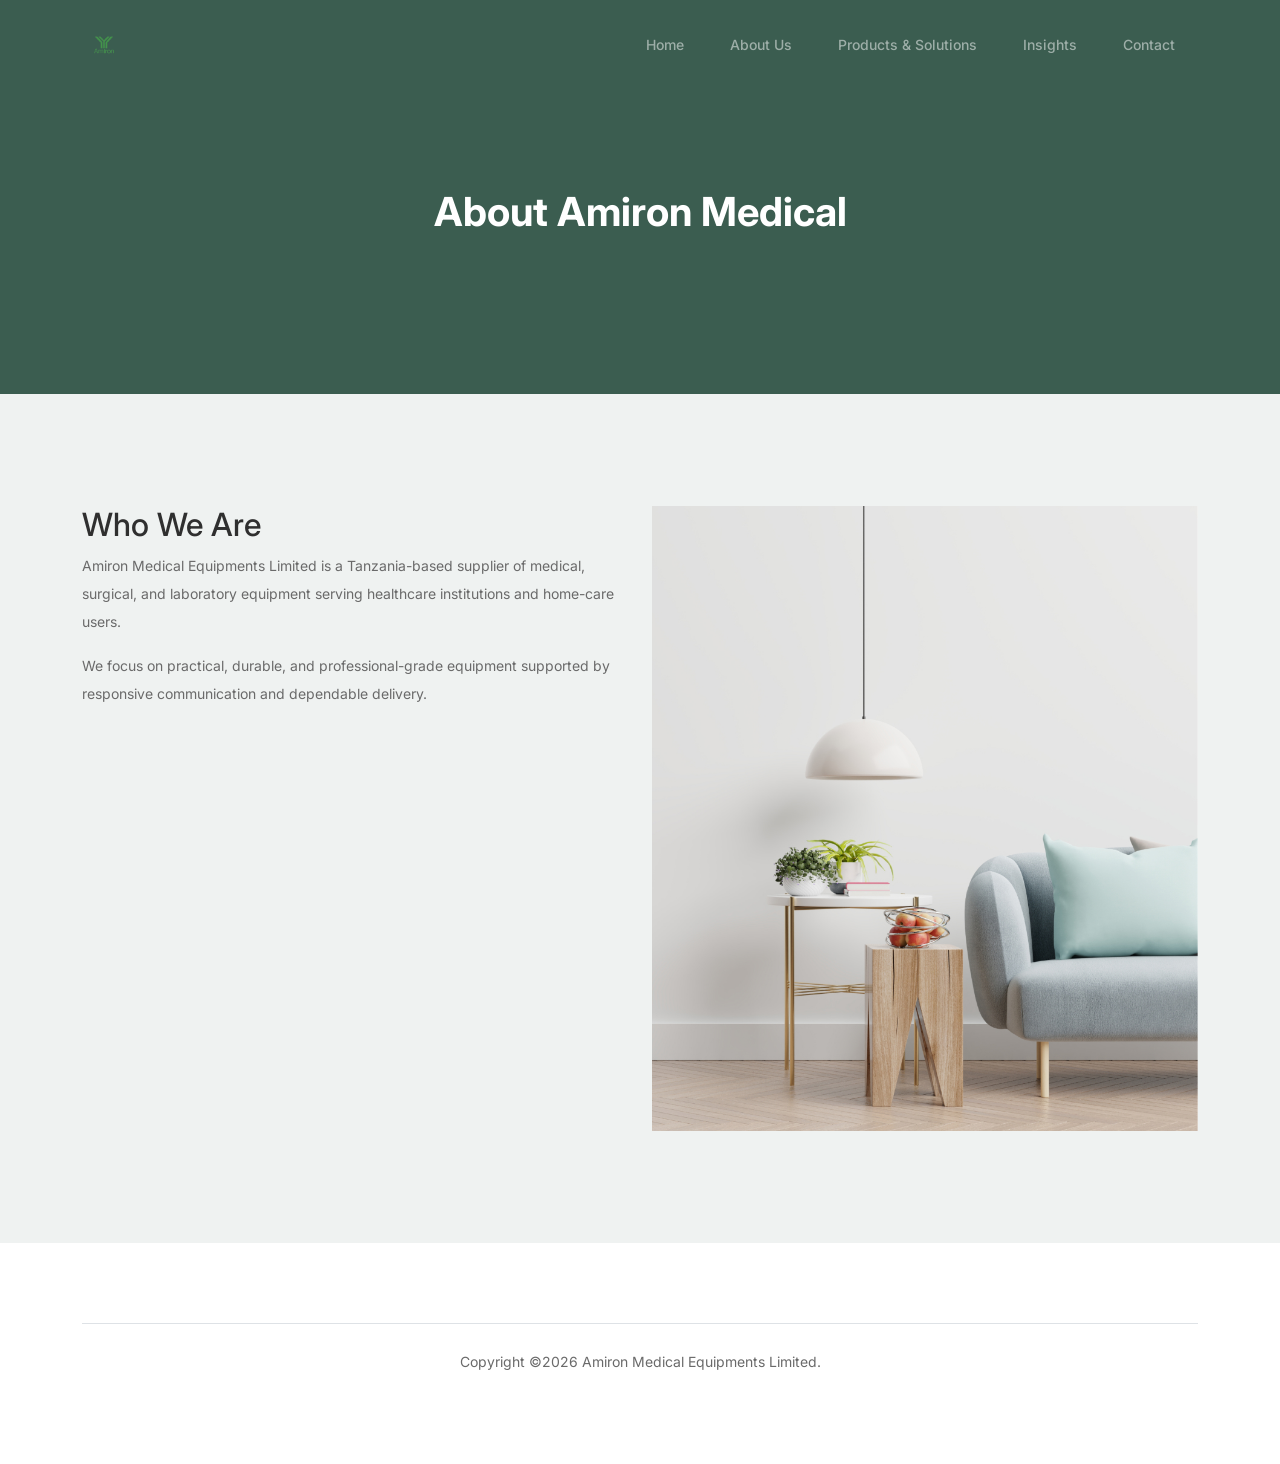
==== commit 23ef99a3: "Refactor website into non-ecommerce corporate presentation" ====
--- a/Amiron/about.html
+++ b/Amiron/about.html
@@ -1,429 +1,15 @@
-<!-- /*
-* Bootstrap 5
-* Template Name: Furni
-* Template Author: Untree.co
-* Template URI: https://untree.co/
-* License: https://creativecommons.org/licenses/by/3.0/
-*/ -->
-<!doctype html>
-<html lang="en">
-<head>
-  <meta charset="utf-8">
-  <meta name="viewport" content="width=device-width, initial-scale=1, shrink-to-fit=no">
-  <meta name="author" content="Untree.co">
-  <link rel="shortcut icon" href="favicon.png">
-
-  <meta name="description" content="" />
-  <meta name="keywords" content="bootstrap, bootstrap4" />
-
-		<!-- Bootstrap CSS -->
-		<link href="css/bootstrap.min.css" rel="stylesheet">
-		<link href="https://cdnjs.cloudflare.com/ajax/libs/font-awesome/6.0.0-beta3/css/all.min.css" rel="stylesheet">
-		<link href="css/tiny-slider.css" rel="stylesheet">
-		<link href="css/style.css" rel="stylesheet">
-		<title>Furni Free Bootstrap 5 Template for Furniture and Interior Design Websites by Untree.co </title>
-	</head>
-
-	<body>
-
-		<!-- Start Header/Navigation -->
-		<nav class="custom-navbar navbar navbar navbar-expand-md navbar-dark bg-dark" arial-label="Furni navigation bar">
-
-			<div class="container">
-				<a class="navbar-brand" href="index.html">Furni<span>.</span></a>
-
-				<button class="navbar-toggler" type="button" data-bs-toggle="collapse" data-bs-target="#navbarsFurni" aria-controls="navbarsFurni" aria-expanded="false" aria-label="Toggle navigation">
-					<span class="navbar-toggler-icon"></span>
-				</button>
-
-				<div class="collapse navbar-collapse" id="navbarsFurni">
-					<ul class="custom-navbar-nav navbar-nav ms-auto mb-2 mb-md-0">
-						<li class="nav-item ">
-							<a class="nav-link" href="index.html">Home</a>
-						</li>
-						<li class="active"><a class="nav-link" href="about.html">About us</a></li>
-						<li><a class="nav-link" href="services.html">Services</a></li>
-						<li><a class="nav-link" href="contact.html">Contact us</a></li>
-					</ul>
-
-					
-				</div>
-			</div>
-				
-		</nav>
-		<!-- End Header/Navigation -->
-
-		<!-- Start Hero Section -->
-			<div class="hero">
-				<div class="container">
-					<div class="row justify-content-center">
-    				<div class="intro-excerpt text-center">
-        			<div class="intro-excerpt">
-								<h1>About Us</h1>
-								<p class="mb-4">Amiron Medical Equipments Limited was incorporated in 2012 is a Medical Devices Manufacturer and Marketing company, approved by Tanzania Medicines and Medical Devices Authority (TMDA), and Business Registration and Licensing Agency (BRELA). The Company is a private limited liability entity within the meaning of the Act (CAP 212) of the Laws of Tanzania.
-
-We are professional manufacturer of Hospital beds and other medical equipment. The company is located in Dundani Industrial Park. Mkuranga District Coastal Region. The factory is 50 kilometers away from Dar es Salaam International Airport, and 40km kilometers away from Dar es Salaam Port and Magufuli SGR Railway Station in Dar es salaam City, Tanzania. and 3Kilometers away from Mkuranga Town.
-
-The factory is situated along Dar es Salaam- Kilwa Road, about 3km from Mkuranga District Town Centre.
-
-The factory covers an area of more than 14,000 square meters, and the warehouse developed area is more than 3,500 square meters. The company integrates production, sales and service to provide the most perfect medical solutions. We have a strong R & D, manufacturing capabilities, advanced production equipment, a complete set of precision testing lines, professional technical personnel, and a sound standardized management system. Our systems comprise of a Professional Customer Managements System, Design and high-end Technical Personnel, strict rules and Regulations to ensure efficiency production of high-quality products, and Efficient after sales services.
-
-Amiron production is based on the Business management Principles of Quality First, Management and Customer oriented, Employees Efficiency, and Sincere Services to create high quality Products.
-
-We mainly produce dozens of kinds and hundreds of products, including various Hospital beds, Delivery beds, Medicine Trolley, Dressing Trolley, wheel chairs, stainless steel Stretchers, Examination tables, medicine cabinets and supporting equipment. Our products are manufactured in strict accordance with the medical product registration standard of Tanzania, and the product quality complies with TMDA quality management system certification. The products sell well all over the country and are exported as well mainly to SADC Economic Bloc Countries.
-
-With reliable quality and star rated service, our products are highly praised by customers at home and abroad. We always adhere to quality first, pioneering and innovation. We warmly welcome existing, potential, and new customers to visit our factory for guidance, business initiatives, negotiation and procurements.</p>
-							</div>
-						</div>
-					</div>
-				</div>
-			</div>
-		<!-- End Hero Section -->
-
-		
-
-		<!-- Start Why Choose Us Section -->
-		<div class="why-choose-section">
-			<div class="container">
-				<div class="row justify-content-between align-items-center">
-					<div class="col-lg-6">
-						<h2 class="section-title">Why Choose Us</h2>
-						<p>Donec vitae odio quis nisl dapibus malesuada. Nullam ac aliquet velit. Aliquam vulputate velit imperdiet dolor tempor tristique.</p>
-
-						<div class="row my-5">
-							<div class="col-6 col-md-6">
-								<div class="feature">
-									<div class="icon">
-										<img src="images/truck.svg" alt="Image" class="imf-fluid">
-									</div>
-									<h3>Fast &amp; Free Shipping</h3>
-									<p>Donec vitae odio quis nisl dapibus malesuada. Nullam ac aliquet velit. Aliquam vulputate.</p>
-								</div>
-							</div>
-
-							<div class="col-6 col-md-6">
-								<div class="feature">
-									<div class="icon">
-										<img src="images/bag.svg" alt="Image" class="imf-fluid">
-									</div>
-									<h3>Easy to Shop</h3>
-									<p>Donec vitae odio quis nisl dapibus malesuada. Nullam ac aliquet velit. Aliquam vulputate.</p>
-								</div>
-							</div>
-
-							<div class="col-6 col-md-6">
-								<div class="feature">
-									<div class="icon">
-										<img src="images/support.svg" alt="Image" class="imf-fluid">
-									</div>
-									<h3>24/7 Support</h3>
-									<p>Donec vitae odio quis nisl dapibus malesuada. Nullam ac aliquet velit. Aliquam vulputate.</p>
-								</div>
-							</div>
-
-							<div class="col-6 col-md-6">
-								<div class="feature">
-									<div class="icon">
-										<img src="images/return.svg" alt="Image" class="imf-fluid">
-									</div>
-									<h3>Hassle Free Returns</h3>
-									<p>Donec vitae odio quis nisl dapibus malesuada. Nullam ac aliquet velit. Aliquam vulputate.</p>
-								</div>
-							</div>
-
-						</div>
-					</div>
-
-					<div class="col-lg-5">
-						<div class="img-wrap">
-							<img src="images/why-choose-us-img.jpg" alt="Image" class="img-fluid">
-						</div>
-					</div>
-
-				</div>
-			</div>
-		</div>
-		<!-- End Why Choose Us Section -->
-
-		<!-- Start Team Section -->
-		<div class="untree_co-section">
-			<div class="container">
-
-				<div class="row mb-5">
-					<div class="col-lg-5 mx-auto text-center">
-						<h2 class="section-title">Our Team</h2>
-					</div>
-				</div>
-
-				<div class="row">
-
-					<!-- Start Column 1 -->
-					<div class="col-12 col-md-6 col-lg-3 mb-5 mb-md-0">
-						<img src="images/person_1.jpg" class="img-fluid mb-5">
-						<h3 clas><a href="#"><span class="">Lawson</span> Arnold</a></h3>
-            <span class="d-block position mb-4">CEO, Founder, Atty.</span>
-            <p>Separated they live in.
-            Separated they live in Bookmarksgrove right at the coast of the Semantics, a large language ocean.</p>
-            <p class="mb-0"><a href="#" class="more dark">Learn More <span class="icon-arrow_forward"></span></a></p>
-					</div> 
-					<!-- End Column 1 -->
-
-					<!-- Start Column 2 -->
-					<div class="col-12 col-md-6 col-lg-3 mb-5 mb-md-0">
-						<img src="images/person_2.jpg" class="img-fluid mb-5">
-
-						<h3 clas><a href="#"><span class="">Jeremy</span> Walker</a></h3>
-            <span class="d-block position mb-4">CEO, Founder, Atty.</span>
-            <p>Separated they live in.
-            Separated they live in Bookmarksgrove right at the coast of the Semantics, a large language ocean.</p>
-            <p class="mb-0"><a href="#" class="more dark">Learn More <span class="icon-arrow_forward"></span></a></p>
-
-					</div> 
-					<!-- End Column 2 -->
-
-					<!-- Start Column 3 -->
-					<div class="col-12 col-md-6 col-lg-3 mb-5 mb-md-0">
-						<img src="images/person_3.jpg" class="img-fluid mb-5">
-						<h3 clas><a href="#"><span class="">Patrik</span> White</a></h3>
-            <span class="d-block position mb-4">CEO, Founder, Atty.</span>
-            <p>Separated they live in.
-            Separated they live in Bookmarksgrove right at the coast of the Semantics, a large language ocean.</p>
-            <p class="mb-0"><a href="#" class="more dark">Learn More <span class="icon-arrow_forward"></span></a></p>
-					</div> 
-					<!-- End Column 3 -->
-
-					<!-- Start Column 4 -->
-					<div class="col-12 col-md-6 col-lg-3 mb-5 mb-md-0">
-						<img src="images/person_4.jpg" class="img-fluid mb-5">
-
-						<h3 clas><a href="#"><span class="">Kathryn</span> Ryan</a></h3>
-            <span class="d-block position mb-4">CEO, Founder, Atty.</span>
-            <p>Separated they live in.
-            Separated they live in Bookmarksgrove right at the coast of the Semantics, a large language ocean.</p>
-            <p class="mb-0"><a href="#" class="more dark">Learn More <span class="icon-arrow_forward"></span></a></p>
-
-          
-					</div> 
-					<!-- End Column 4 -->
-
-					
-
-				</div>
-			</div>
-		</div>
-		<!-- End Team Section -->
-
-		
-
-		<!-- Start Testimonial Slider -->
-		<div class="testimonial-section before-footer-section">
-			<div class="container">
-				<div class="row">
-					<div class="col-lg-7 mx-auto text-center">
-						<h2 class="section-title">Testimonials</h2>
-					</div>
-				</div>
-
-				<div class="row justify-content-center">
-					<div class="col-lg-12">
-						<div class="testimonial-slider-wrap text-center">
-
-							<div id="testimonial-nav">
-								<span class="prev" data-controls="prev"><span class="fa fa-chevron-left"></span></span>
-								<span class="next" data-controls="next"><span class="fa fa-chevron-right"></span></span>
-							</div>
-
-							<div class="testimonial-slider">
-								
-								<div class="item">
-									<div class="row justify-content-center">
-										<div class="col-lg-8 mx-auto">
-
-											<div class="testimonial-block text-center">
-												<blockquote class="mb-5">
-													<p>&ldquo;Donec facilisis quam ut purus rutrum lobortis. Donec vitae odio quis nisl dapibus malesuada. Nullam ac aliquet velit. Aliquam vulputate velit imperdiet dolor tempor tristique. Pellentesque habitant morbi tristique senectus et netus et malesuada fames ac turpis egestas. Integer convallis volutpat dui quis scelerisque.&rdquo;</p>
-												</blockquote>
-
-												<div class="author-info">
-													<div class="author-pic">
-														<img src="images/person-1.png" alt="Maria Jones" class="img-fluid">
-													</div>
-													<h3 class="font-weight-bold">Maria Jones</h3>
-													<span class="position d-block mb-3">CEO, Co-Founder, XYZ Inc.</span>
-												</div>
-											</div>
-
-										</div>
-									</div>
-								</div> 
-								<!-- END item -->
-
-								<div class="item">
-									<div class="row justify-content-center">
-										<div class="col-lg-8 mx-auto">
-
-											<div class="testimonial-block text-center">
-												<blockquote class="mb-5">
-													<p>&ldquo;Donec facilisis quam ut purus rutrum lobortis. Donec vitae odio quis nisl dapibus malesuada. Nullam ac aliquet velit. Aliquam vulputate velit imperdiet dolor tempor tristique. Pellentesque habitant morbi tristique senectus et netus et malesuada fames ac turpis egestas. Integer convallis volutpat dui quis scelerisque.&rdquo;</p>
-												</blockquote>
-
-												<div class="author-info">
-													<div class="author-pic">
-														<img src="images/person-1.png" alt="Maria Jones" class="img-fluid">
-													</div>
-													<h3 class="font-weight-bold">Maria Jones</h3>
-													<span class="position d-block mb-3">CEO, Co-Founder, XYZ Inc.</span>
-												</div>
-											</div>
-
-										</div>
-									</div>
-								</div> 
-								<!-- END item -->
-
-								<div class="item">
-									<div class="row justify-content-center">
-										<div class="col-lg-8 mx-auto">
-
-											<div class="testimonial-block text-center">
-												<blockquote class="mb-5">
-													<p>&ldquo;Donec facilisis quam ut purus rutrum lobortis. Donec vitae odio quis nisl dapibus malesuada. Nullam ac aliquet velit. Aliquam vulputate velit imperdiet dolor tempor tristique. Pellentesque habitant morbi tristique senectus et netus et malesuada fames ac turpis egestas. Integer convallis volutpat dui quis scelerisque.&rdquo;</p>
-												</blockquote>
-
-												<div class="author-info">
-													<div class="author-pic">
-														<img src="images/person-1.png" alt="Maria Jones" class="img-fluid">
-													</div>
-													<h3 class="font-weight-bold">Maria Jones</h3>
-													<span class="position d-block mb-3">CEO, Co-Founder, XYZ Inc.</span>
-												</div>
-											</div>
-
-										</div>
-									</div>
-								</div> 
-								<!-- END item -->
-
-							</div>
-
-						</div>
-					</div>
-				</div>
-			</div>
-		</div>
-		<!-- End Testimonial Slider -->
-
-		
-
-		<!-- Start Footer Section -->
-		<footer class="footer-section">
-			<div class="container relative">
-
-				<div class="sofa-img">
-					<img src="images/sofa.png" alt="Image" class="img-fluid">
-				</div>
-
-				<div class="row">
-					<div class="col-lg-8">
-						<div class="subscription-form">
-							<h3 class="d-flex align-items-center"><span class="me-1"><img src="images/envelope-outline.svg" alt="Image" class="img-fluid"></span><span>Subscribe to Newsletter</span></h3>
-
-							<form action="#" class="row g-3">
-								<div class="col-auto">
-									<input type="text" class="form-control" placeholder="Enter your name">
-								</div>
-								<div class="col-auto">
-									<input type="email" class="form-control" placeholder="Enter your email">
-								</div>
-								<div class="col-auto">
-									<button class="btn btn-primary">
-										<span class="fa fa-paper-plane"></span>
-									</button>
-								</div>
-							</form>
-
-						</div>
-					</div>
-				</div>
-
-				<div class="row g-5 mb-5">
-					<div class="col-lg-4">
-						<div class="mb-4 footer-logo-wrap"><a href="#" class="footer-logo">Furni<span>.</span></a></div>
-						<p class="mb-4">Donec facilisis quam ut purus rutrum lobortis. Donec vitae odio quis nisl dapibus malesuada. Nullam ac aliquet velit. Aliquam vulputate velit imperdiet dolor tempor tristique. Pellentesque habitant</p>
-
-						<ul class="list-unstyled custom-social">
-							<li><a href="#"><span class="fa fa-brands fa-facebook-f"></span></a></li>
-							<li><a href="#"><span class="fa fa-brands fa-twitter"></span></a></li>
-							<li><a href="#"><span class="fa fa-brands fa-instagram"></span></a></li>
-							<li><a href="#"><span class="fa fa-brands fa-linkedin"></span></a></li>
-						</ul>
-					</div>
-
-					<div class="col-lg-8">
-						<div class="row links-wrap">
-							<div class="col-6 col-sm-6 col-md-3">
-								<ul class="list-unstyled">
-									<li><a href="#">About us</a></li>
-									<li><a href="#">Services</a></li>
-									<li><a href="#">Blog</a></li>
-									<li><a href="#">Contact us</a></li>
-								</ul>
-							</div>
-
-							<div class="col-6 col-sm-6 col-md-3">
-								<ul class="list-unstyled">
-									<li><a href="#">Support</a></li>
-									<li><a href="#">Knowledge base</a></li>
-									<li><a href="#">Live chat</a></li>
-								</ul>
-							</div>
-
-							<div class="col-6 col-sm-6 col-md-3">
-								<ul class="list-unstyled">
-									<li><a href="#">Jobs</a></li>
-									<li><a href="#">Our team</a></li>
-									<li><a href="#">Leadership</a></li>
-									<li><a href="#">Privacy Policy</a></li>
-								</ul>
-							</div>
-
-							<div class="col-6 col-sm-6 col-md-3">
-								<ul class="list-unstyled">
-									<li><a href="#">Nordic Chair</a></li>
-									<li><a href="#">Kruzo Aero</a></li>
-									<li><a href="#">Ergonomic Chair</a></li>
-								</ul>
-							</div>
-						</div>
-					</div>
-
-				</div>
-
-				<div class="border-top copyright">
-					<div class="row pt-4">
-						<div class="col-lg-6">
-							<p class="mb-2 text-center text-lg-start">Copyright &copy;<script>document.write(new Date().getFullYear());</script>. All Rights Reserved. &mdash; Designed with love by <a href="https://untree.co">Untree.co</a> Distributed By <a hreff="https://themewagon.com">ThemeWagon</a>  <!-- License information: https://untree.co/license/ -->
-            </p>
-						</div>
-
-						<div class="col-lg-6 text-center text-lg-end">
-							<ul class="list-unstyled d-inline-flex ms-auto">
-								<li class="me-4"><a href="#">Terms &amp; Conditions</a></li>
-								<li><a href="#">Privacy Policy</a></li>
-							</ul>
-						</div>
-
-					</div>
-				</div>
-
-			</div>
-		</footer>
-		<!-- End Footer Section -->	
-
-
-		<script src="js/bootstrap.bundle.min.js"></script>
-		<script src="js/tiny-slider.js"></script>
-		<script src="js/custom.js"></script>
-	</body>
-
-</html>
+<!doctype html><html lang="en"><head><meta charset="utf-8"><meta name="viewport" content="width=device-width, initial-scale=1, shrink-to-fit=no"><link rel="shortcut icon" href="favicon.png"><link href="css/bootstrap.min.css" rel="stylesheet"><link href="css/style.css" rel="stylesheet"><title>About Us | Amiron Medical</title></head><body><nav class="custom-navbar navbar navbar-expand-md navbar-dark bg-dark" aria-label="Amiron navigation bar">
+    <div class="container">
+      <a class="navbar-brand" href="index.html"><img src="images/logo.png" alt="Amiron Medical" style="height:40px"></a>
+      <button class="navbar-toggler" type="button" data-bs-toggle="collapse" data-bs-target="#mainNav" aria-controls="mainNav" aria-expanded="false" aria-label="Toggle navigation"><span class="navbar-toggler-icon"></span></button>
+      <div class="collapse navbar-collapse" id="mainNav">
+        <ul class="custom-navbar-nav navbar-nav ms-auto mb-2 mb-md-0">
+          <li><a class="nav-link" href="index.html">Home</a></li>
+          <li><a class="nav-link" href="about.html">About Us</a></li>
+          <li><a class="nav-link" href="services.html">Products & Solutions</a></li>
+          <li><a class="nav-link" href="blog.html">Insights</a></li>
+          <li><a class="nav-link" href="contact.html">Contact</a></li>
+        </ul>
+      </div>
+    </div>
+  </nav><div class="hero"><div class="container"><div class="row justify-content-between"><div class="col-lg-12"><div class="intro-excerpt"><h1>About Amiron Medical</h1></div></div></div></div></div><div class="untree_co-section"><div class="container"><div class="row"><div class="col-lg-6"><h2 class="section-title">Who We Are</h2><p>Amiron Medical Equipments Limited is a Tanzania-based supplier of medical, surgical, and laboratory equipment serving healthcare institutions and home-care users.</p><p>We focus on practical, durable, and professional-grade equipment supported by responsive communication and dependable delivery.</p></div><div class="col-lg-6"><img src="images/why-choose-us-img.jpg" class="img-fluid" alt="About Amiron"></div></div></div></div><footer class="footer-section"><div class="container relative"><div class="border-top copyright"><div class="row pt-4"><div class="col-lg-12"><p class="mb-2 text-center">Copyright &copy;<script>document.write(new Date().getFullYear());</script> Amiron Medical Equipments Limited.</p></div></div></div></div></footer><script src="js/bootstrap.bundle.min.js"></script></body></html>
